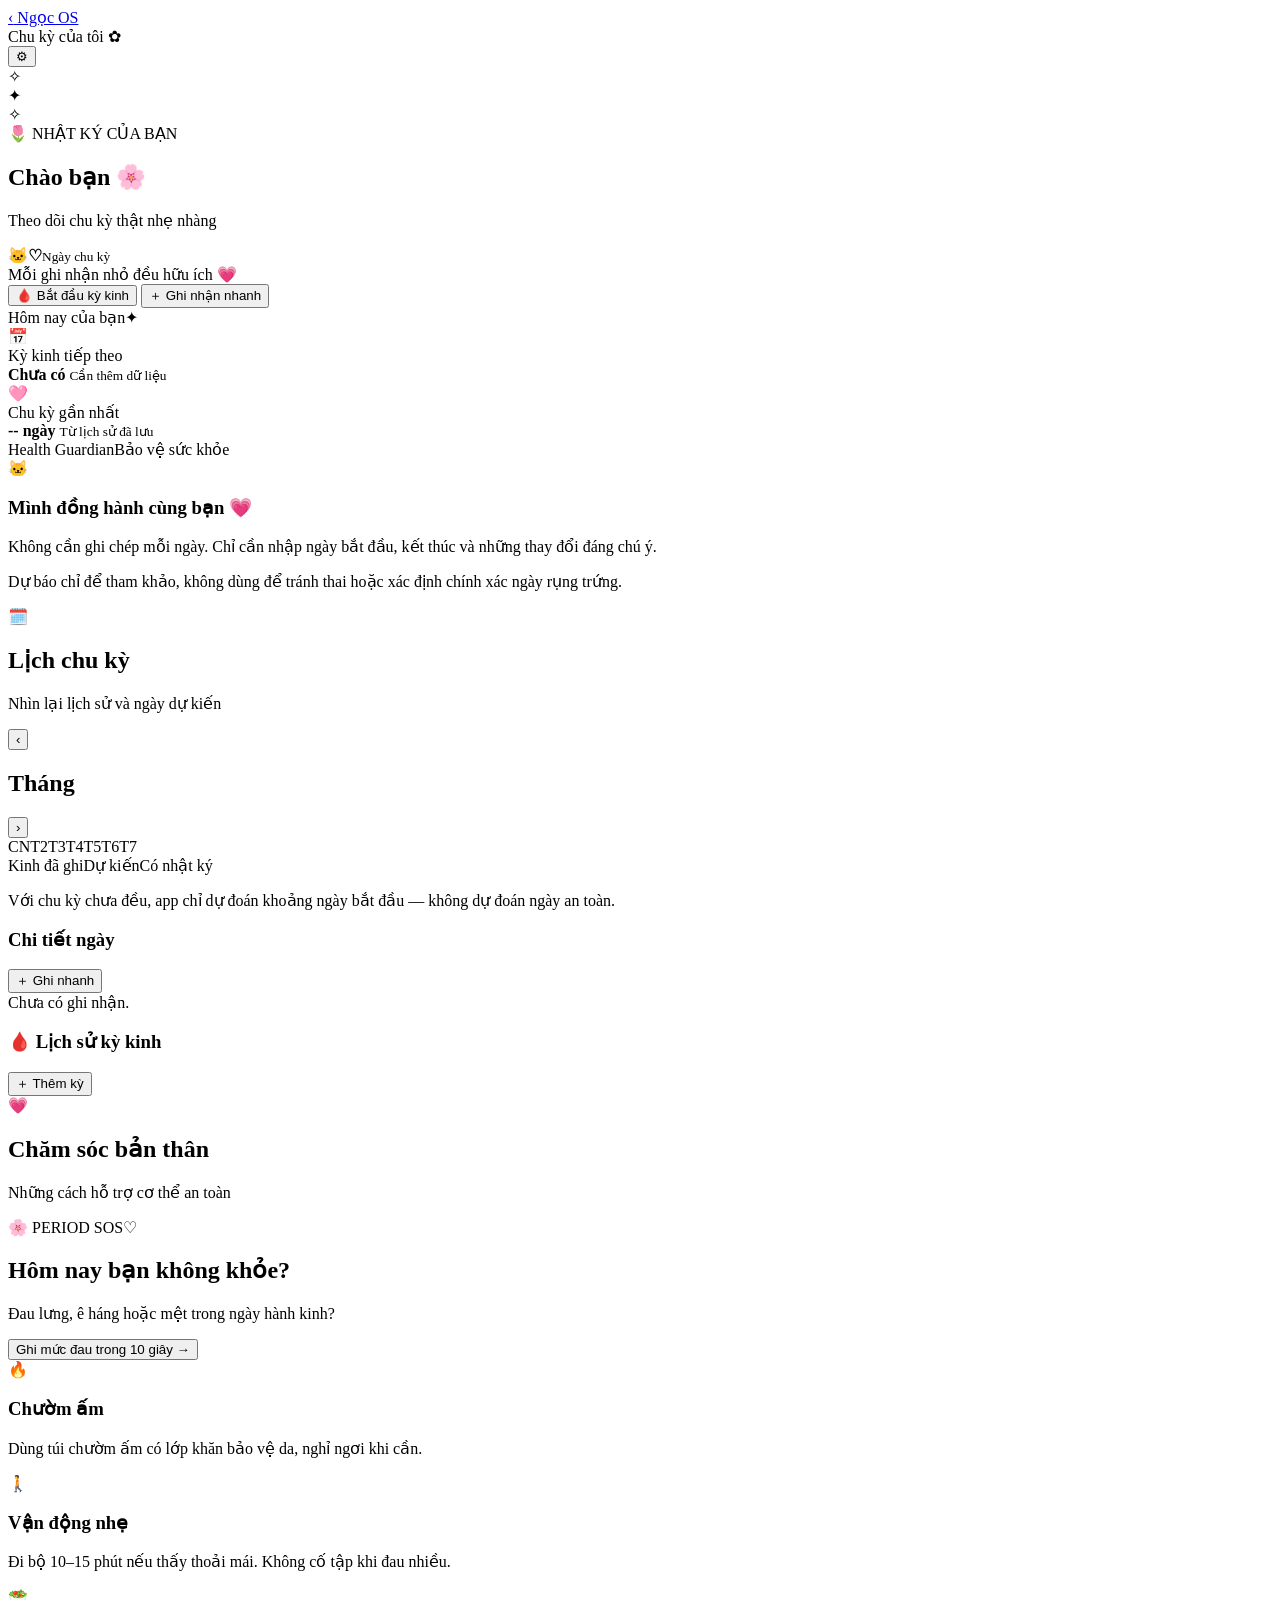
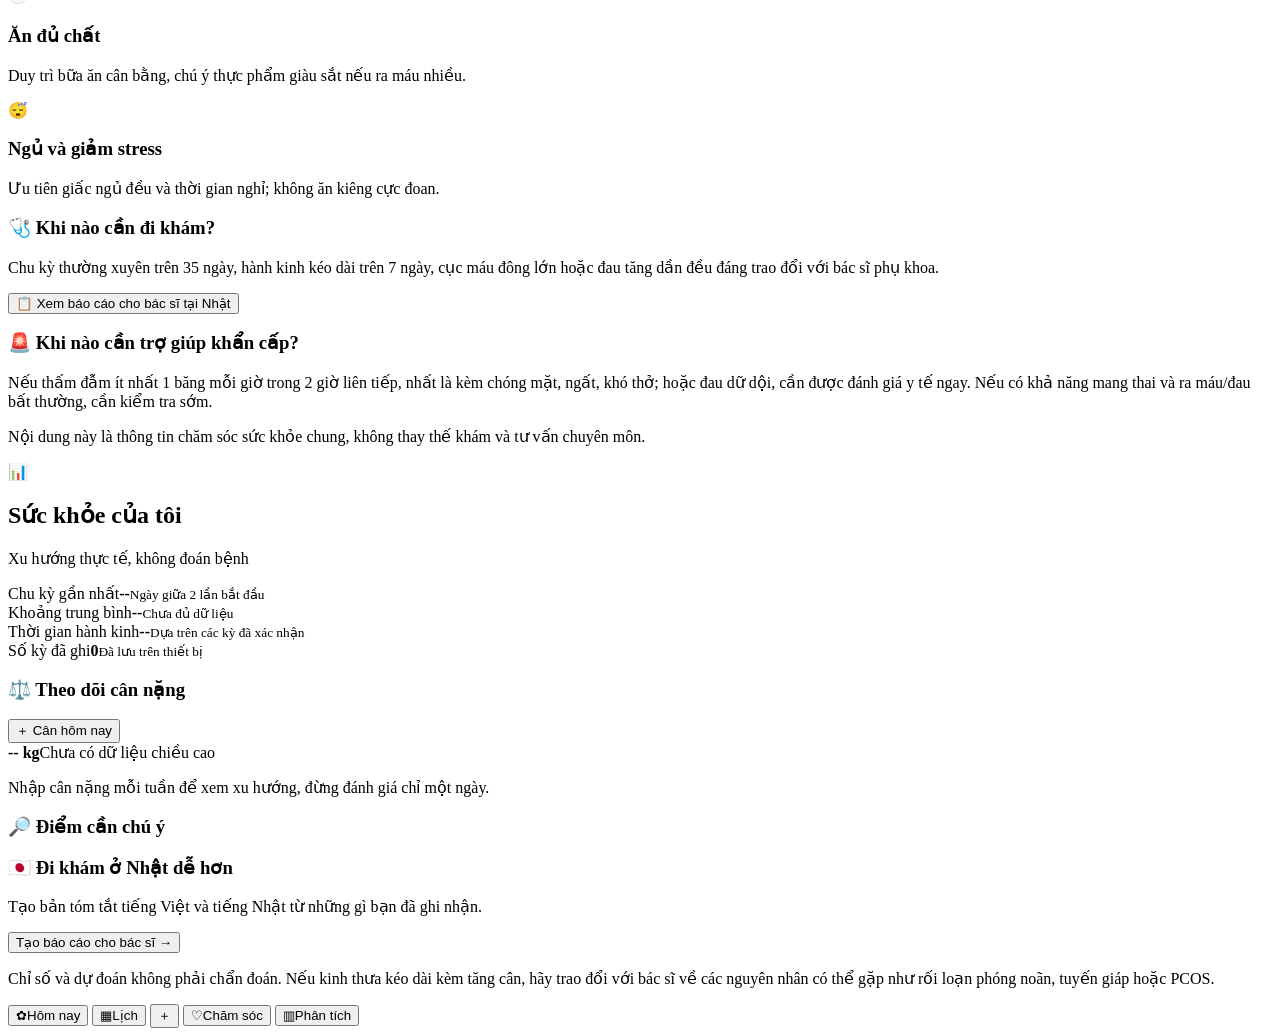
==== cycle/index.html @ 8e422a6b "Add Cycle Guardian app structure" ====
<!doctype html>
<html lang="vi">
<head>
  <meta charset="utf-8">
  <meta name="viewport" content="width=device-width,initial-scale=1,viewport-fit=cover">
  <meta name="theme-color" content="#ffe1ec">
  <meta name="description" content="Nhật ký chu kỳ riêng tư, ghi nhận nhanh và theo dõi sức khỏe.">
  <link rel="manifest" href="../manifest.webmanifest">
  <link rel="icon" href="../assets/app-icon.svg" type="image/svg+xml">
  <link rel="stylesheet" href="./style.css">
  <title>Chu kỳ của tôi · Ngọc OS</title>
  <script src="./app.js" defer></script>
</head>
<body>
<div class="app-shell">
  <header class="app-header">
    <a class="back-link" href="../" aria-label="Quay về Ngọc OS"><span aria-hidden="true">‹</span> Ngọc OS</a>
    <div class="app-brand">Chu kỳ của tôi <span aria-hidden="true">✿</span></div>
    <button id="settingsBtn" class="icon-button" type="button" aria-label="Cài đặt, sao lưu và nhập dữ liệu">⚙</button>
  </header>

  <main class="main-content">
    <section class="tab active" id="tab-today" aria-label="Hôm nay">
      <div class="hero">
        <div class="sparkle sparkle-one">✧</div><div class="sparkle sparkle-two">✦</div><div class="sparkle sparkle-three">✧</div>
        <div class="hero-eyebrow">🌷 NHẬT KÝ CỦA BẠN</div>
        <h1 id="todayTitle">Chào bạn 🌸</h1>
        <p class="hero-subtitle" id="todaySubtitle">Theo dõi chu kỳ thật nhẹ nhàng</p>
        <div class="cycle-orbit" aria-hidden="true">
          <div class="orbit-inner"><span id="orbitEmoji">🐱</span><strong id="orbitDay">♡</strong><small id="orbitLabel">Ngày chu kỳ</small></div>
        </div>
        <div class="hero-bottom" id="heroBottom">Mỗi ghi nhận nhỏ đều hữu ích 💗</div>
      </div>

      <div class="section-pad">
        <div class="quick-actions">
          <button id="startPeriodBtn" type="button" class="btn primary">🩸 Bắt đầu kỳ kinh</button>
          <button id="endPeriodBtn" type="button" class="btn primary" hidden>✓ Xác nhận hết kinh</button>
          <button id="quickLogBtn" type="button" class="btn soft">＋ Ghi nhận nhanh</button>
        </div>
        <div id="setupNudge" class="setup-nudge card" hidden>
          <span class="nudge-emoji">🌼</span>
          <div><h3>Thiết lập trong 15 giây</h3><p>Nhập ngày bắt đầu kỳ kinh gần nhất để bắt đầu theo dõi.</p></div>
          <button id="setupBtn" class="link-button" type="button">Bắt đầu →</button>
        </div>

        <div class="eyebrow-heading"><span>Hôm nay của bạn</span><span class="tiny-star">✦</span></div>
        <div class="stat-grid">
          <article class="stat-card lilac">
            <span class="stat-icon">📅</span><div class="stat-kicker">Kỳ kinh tiếp theo</div>
            <strong id="nextPeriodDate">Chưa có</strong>
            <small id="nextPeriodHint">Cần thêm dữ liệu</small>
          </article>
          <article class="stat-card butter">
            <span class="stat-icon">🩷</span><div class="stat-kicker">Chu kỳ gần nhất</div>
            <strong id="lastCycleLength">-- ngày</strong>
            <small id="avgCycleHint">Từ lịch sử đã lưu</small>
          </article>
        </div>

        <div class="eyebrow-heading"><span>Health Guardian</span><span class="tag">Bảo vệ sức khỏe</span></div>
        <div id="todayAlert" class="guardian-card" role="status" aria-live="polite"></div>

        <div class="card mindful-card">
          <div class="cat-bubble" aria-hidden="true">🐱</div>
          <div><h3 id="coachTitle">Mình đồng hành cùng bạn 💗</h3>
          <p id="coachText">Không cần ghi chép mỗi ngày. Chỉ cần nhập ngày bắt đầu, kết thúc và những thay đổi đáng chú ý.</p></div>
        </div>
        <p class="disclaimer">Dự báo chỉ để tham khảo, không dùng để tránh thai hoặc xác định chính xác ngày rụng trứng.</p>
      </div>
    </section>

    <section class="tab" id="tab-calendar" aria-label="Lịch chu kỳ">
      <div class="page-heading"><span class="page-icon">🗓️</span><div><h1>Lịch chu kỳ</h1><p>Nhìn lại lịch sử và ngày dự kiến</p></div></div>
      <div class="card calendar-card">
        <div class="month-nav"><button id="prevMonth" class="round-arrow" type="button" aria-label="Tháng trước">‹</button>
          <h2 id="monthLabel">Tháng</h2><button id="nextMonth" class="round-arrow" type="button" aria-label="Tháng sau">›</button></div>
        <div class="weekdays" aria-hidden="true"><span>CN</span><span>T2</span><span>T3</span><span>T4</span><span>T5</span><span>T6</span><span>T7</span></div>
        <div class="calendar-grid" id="calendarGrid" aria-label="Các ngày trong tháng"></div>
        <div class="legend"><span><i class="legend-dot confirmed"></i>Kinh đã ghi</span><span><i class="legend-dot expected"></i>Dự kiến</span><span><i class="legend-dot noted"></i>Có nhật ký</span></div>
        <p class="forecast-caption">Với chu kỳ chưa đều, app chỉ dự đoán khoảng ngày bắt đầu — không dự đoán ngày an toàn.</p>
      </div>
      <div class="card selected-day"><div class="card-title"><h3 id="selectedDayLabel">Chi tiết ngày</h3><button id="addDayLogBtn" class="text-action" type="button">＋ Ghi nhanh</button></div>
        <div id="selectedDayContent" class="detail-text">Chưa có ghi nhận.</div>
      </div>
      <div class="card">
        <div class="card-title"><h3>🩸 Lịch sử kỳ kinh</h3><button id="addPeriodBtn" class="text-action" type="button">＋ Thêm kỳ</button></div>
        <div id="periodHistory" class="history-list"></div>
      </div>
    </section>

    <section class="tab" id="tab-care" aria-label="Chăm sóc sức khỏe">
      <div class="page-heading"><span class="page-icon">💗</span><div><h1>Chăm sóc bản thân</h1><p>Những cách hỗ trợ cơ thể an toàn</p></div></div>
      <article class="sos-card">
        <div class="sos-top"><span>🌸 PERIOD SOS</span><span class="sos-heart">♡</span></div>
        <h2>Hôm nay bạn không khỏe?</h2><p>Đau lưng, ê háng hoặc mệt trong ngày hành kinh?</p>
        <button id="sosLogBtn" type="button" class="btn white">Ghi mức đau trong 10 giây →</button>
      </article>
      <div class="care-grid">
        <article class="care-card"><span class="care-emoji">🔥</span><h3>Chườm ấm</h3><p>Dùng túi chườm ấm có lớp khăn bảo vệ da, nghỉ ngơi khi cần.</p></article>
        <article class="care-card"><span class="care-emoji">🚶</span><h3>Vận động nhẹ</h3><p>Đi bộ 10–15 phút nếu thấy thoải mái. Không cố tập khi đau nhiều.</p></article>
        <article class="care-card"><span class="care-emoji">🥗</span><h3>Ăn đủ chất</h3><p>Duy trì bữa ăn cân bằng, chú ý thực phẩm giàu sắt nếu ra máu nhiều.</p></article>
        <article class="care-card"><span class="care-emoji">😴</span><h3>Ngủ và giảm stress</h3><p>Ưu tiên giấc ngủ đều và thời gian nghỉ; không ăn kiêng cực đoan.</p></article>
      </div>
      <div class="card advice-card">
        <h3>🩺 Khi nào cần đi khám?</h3>
        <p>Chu kỳ thường xuyên trên 35 ngày, hành kinh kéo dài trên 7 ngày, cục máu đông lớn hoặc đau tăng dần đều đáng trao đổi với bác sĩ phụ khoa.</p>
        <button id="careReportBtn" class="btn outline full" type="button">📋 Xem báo cáo cho bác sĩ tại Nhật</button>
      </div>
      <div class="emergency-card"><h3>🚨 Khi nào cần trợ giúp khẩn cấp?</h3>
        <p>Nếu thấm đẫm ít nhất 1 băng mỗi giờ trong 2 giờ liên tiếp, nhất là kèm chóng mặt, ngất, khó thở; hoặc đau dữ dội, cần được đánh giá y tế ngay. Nếu có khả năng mang thai và ra máu/đau bất thường, cần kiểm tra sớm.</p>
      </div>
      <p class="disclaimer">Nội dung này là thông tin chăm sóc sức khỏe chung, không thay thế khám và tư vấn chuyên môn.</p>
    </section>

    <section class="tab" id="tab-analysis" aria-label="Phân tích chu kỳ và cân nặng">
      <div class="page-heading"><span class="page-icon">📊</span><div><h1>Sức khỏe của tôi</h1><p>Xu hướng thực tế, không đoán bệnh</p></div></div>
      <div class="analysis-stats">
        <div class="analysis-stat pink"><span>Chu kỳ gần nhất</span><strong id="anLastCycle">--</strong><small>Ngày giữa 2 lần bắt đầu</small></div>
        <div class="analysis-stat lilac"><span>Khoảng trung bình</span><strong id="anAvgCycle">--</strong><small id="anAverageSource">Chưa đủ dữ liệu</small></div>
        <div class="analysis-stat cream"><span>Thời gian hành kinh</span><strong id="anPeriodDays">--</strong><small>Dựa trên các kỳ đã xác nhận</small></div>
        <div class="analysis-stat green"><span>Số kỳ đã ghi</span><strong id="anHistoryCount">0</strong><small>Đã lưu trên thiết bị</small></div>
      </div>
      <div class="card analytics-card">
        <div class="card-title"><h3>⚖️ Theo dõi cân nặng</h3><button id="addWeightBtn" type="button" class="text-action">＋ Cân hôm nay</button></div>
        <div class="weight-current"><strong id="weightLatest">-- kg</strong><span id="bmiLabel">Chưa có dữ liệu chiều cao</span></div>
        <div id="weightGraph" class="weight-graph"></div>
        <p id="weightContext" class="detail-text">Nhập cân nặng mỗi tuần để xem xu hướng, đừng đánh giá chỉ một ngày.</p>
      </div>
      <div class="card analytics-card">
        <div class="card-title"><h3>🔎 Điểm cần chú ý</h3></div>
        <div id="analysisAlerts"></div>
      </div>
      <div class="card analytics-card">
        <h3>🇯🇵 Đi khám ở Nhật dễ hơn</h3><p class="detail-text">Tạo bản tóm tắt tiếng Việt và tiếng Nhật từ những gì bạn đã ghi nhận.</p>
        <button id="analysisReportBtn" class="btn primary full" type="button">Tạo báo cáo cho bác sĩ →</button>
      </div>
      <p class="disclaimer">Chỉ số và dự đoán không phải chẩn đoán. Nếu kinh thưa kéo dài kèm tăng cân, hãy trao đổi với bác sĩ về các nguyên nhân có thể gặp như rối loạn phóng noãn, tuyến giáp hoặc PCOS.</p>
    </section>
  </main>

  <nav class="bottom-nav" aria-label="Điều hướng chu kỳ">
    <button type="button" class="nav-item active" data-tab="today"><span class="nav-icon">✿</span><span>Hôm nay</span></button>
    <button type="button" class="nav-item" data-tab="calendar"><span class="nav-icon">▦</span><span>Lịch</span></button>
    <button type="button" class="nav-add" id="navLogBtn" aria-label="Ghi nhận nhanh">＋</button>
    <button type="button" class="nav-item" data-tab="care"><span class="nav-icon">♡</span><span>Chăm sóc</span></button>
    <button type="button" class="nav-item" data-tab="analysis"><span class="nav-icon">▥</span><span>Phân tích</span></button>
  </nav>
</div>
<div id="sheetBackdrop" class="sheet-backdrop" hidden>
  <div id="sheet" class="sheet" role="dialog" aria-modal="true" aria-labelledby="sheetTitle">
    <div class="sheet-handle" aria-hidden="true"></div>
    <div class="sheet-heading"><h2 id="sheetTitle"></h2><button id="closeSheetBtn" type="button" class="sheet-close" aria-label="Đóng">×</button></div>
    <div id="sheetBody" class="sheet-body"></div>
  </div>
</div>
<div id="toast" class="toast" role="status" aria-live="polite"></div>
<div id="printReport" class="print-report" aria-hidden="true"></div>
</body>
</html>
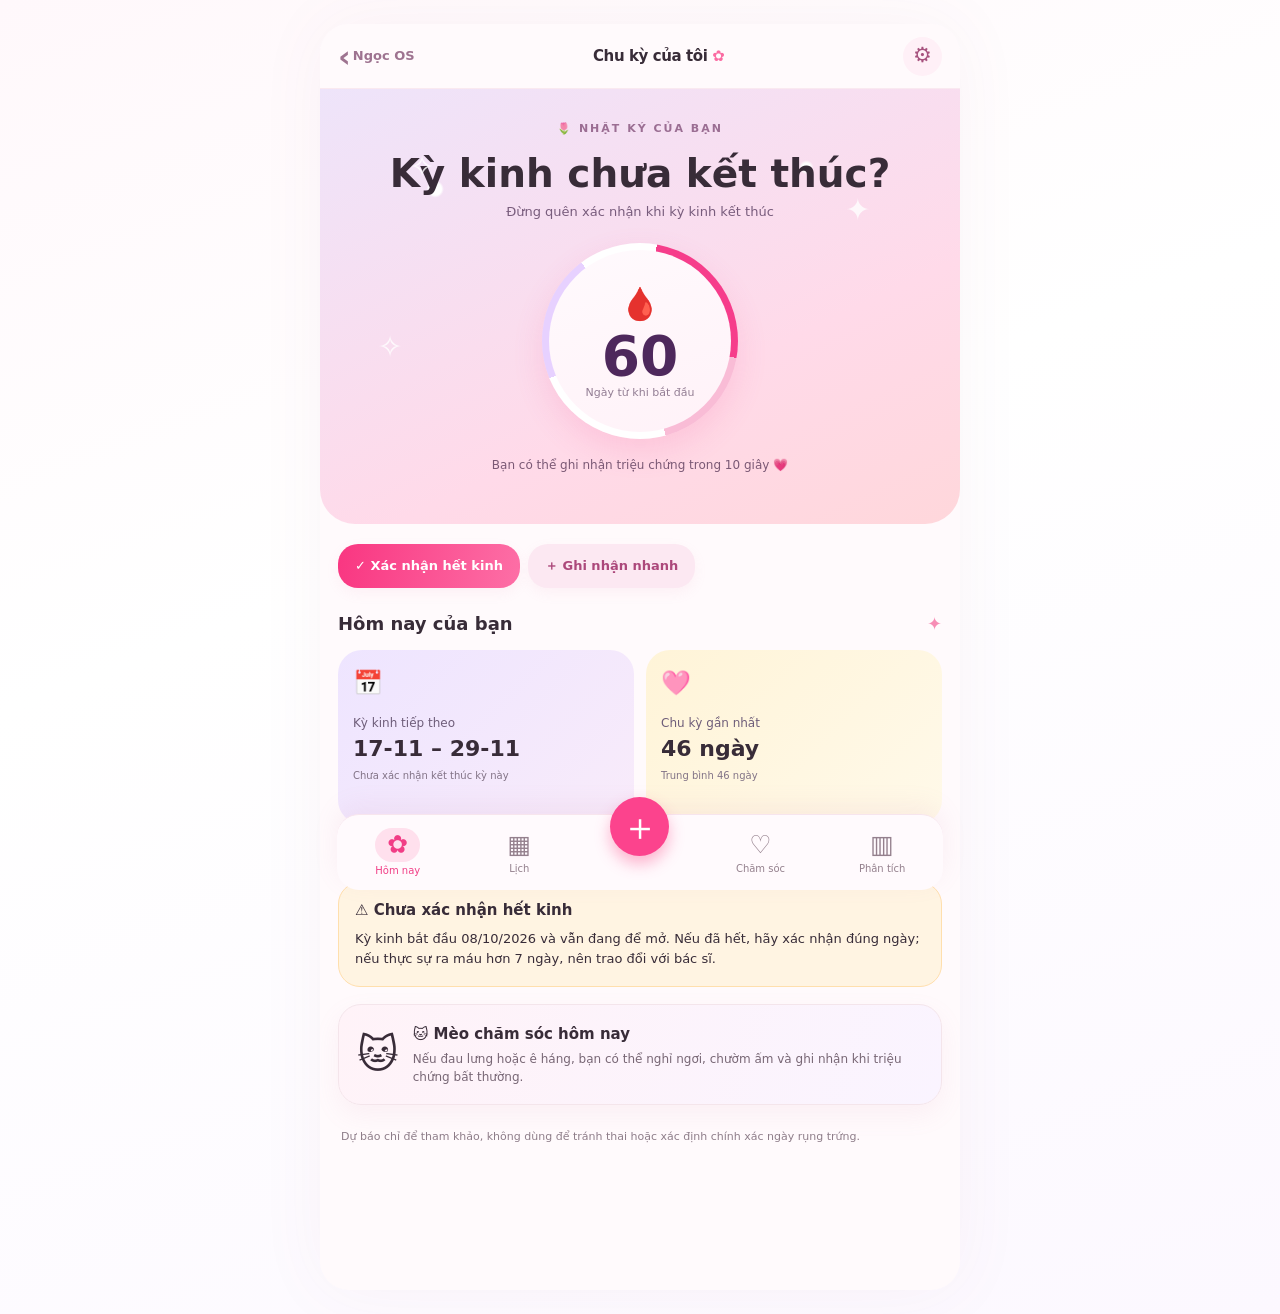
==== commit 17fe95b3: "Distinguish confirmed menstruation from ongoing unconfirmed days" ====
--- a/cycle/index.html
+++ b/cycle/index.html
@@ -77,7 +77,7 @@
           <h2 id="monthLabel">Tháng</h2><button id="nextMonth" class="round-arrow" type="button" aria-label="Tháng sau">›</button></div>
         <div class="weekdays" aria-hidden="true"><span>CN</span><span>T2</span><span>T3</span><span>T4</span><span>T5</span><span>T6</span><span>T7</span></div>
         <div class="calendar-grid" id="calendarGrid" aria-label="Các ngày trong tháng"></div>
-        <div class="legend"><span><i class="legend-dot confirmed"></i>Kinh đã ghi</span><span><i class="legend-dot expected"></i>Dự kiến</span><span><i class="legend-dot noted"></i>Có nhật ký</span></div>
+        <div class="legend"><span><i class="legend-dot confirmed"></i>Kinh đã ghi</span><span><i class="legend-dot ongoing"></i>Chưa xác nhận</span><span><i class="legend-dot expected"></i>Dự kiến</span><span><i class="legend-dot noted"></i>Có nhật ký</span></div>
         <p class="forecast-caption">Với chu kỳ chưa đều, app chỉ dự đoán khoảng ngày bắt đầu — không dự đoán ngày an toàn.</p>
       </div>
       <div class="card selected-day"><div class="card-title"><h3 id="selectedDayLabel">Chi tiết ngày</h3><button id="addDayLogBtn" class="text-action" type="button">＋ Ghi nhanh</button></div>
--- a/cycle/style.css
+++ b/cycle/style.css
@@ -0,0 +1 @@
+:root{--ink:#382c38;--muted:#857582;--pink:#fa3d89;--pale:#fff1f6;--line:#f4e5eb;--shadow:0 10px 26px #d886aa17}*{box-sizing:border-box}body{margin:0;color:var(--ink);background:linear-gradient(160deg,#fff8fb 0%,#fff 40%,#fcf8ff 100%);font:15px/1.5 system-ui,-apple-system,"Segoe UI",sans-serif}button,input,select,textarea{font:inherit}button{cursor:pointer}button:focus-visible,input:focus-visible,select:focus-visible,textarea:focus-visible{outline:3px solid #b671ff;outline-offset:2px}button[hidden],[hidden]{display:none!important}.app-shell{max-width:640px;min-height:100dvh;margin:0 auto;background:#fffafc;box-shadow:0 0 70px #a44a7f0d}.app-header{height:65px;padding:0 18px;display:flex;align-items:center;justify-content:space-between;gap:9px;position:sticky;top:0;background:#fffafcf5;backdrop-filter:blur(14px);z-index:5;border-bottom:1px solid #fae9f0}.back-link{font-size:13px;text-decoration:none;color:#9e7390;display:flex;align-items:center;gap:2px;font-weight:650}.back-link span{font-size:31px;line-height:1}.app-brand{font-weight:800;letter-spacing:-.4px}.app-brand span{color:#fb6ba2}.icon-button{border:0;background:#fff0f7;border-radius:50%;width:39px;height:39px;font-size:21px;color:#a7527e}.main-content{padding-bottom:108px}.tab{display:none;animation:fade .22s ease}.tab.active{display:block}@keyframes fade{from{opacity:.35;transform:translateY(6px)}to{opacity:1;transform:translateY(0)}}.hero{height:435px;background:radial-gradient(circle at 18% 23%,#fff 0 1%,transparent 1.4%),radial-gradient(circle at 76% 18%,#fff 0 .7%,transparent 1.2%),linear-gradient(155deg,#eee4fa,#ffdae9 64%,#ffd7db);position:relative;text-align:center;padding:32px 15px 22px;overflow:hidden;border-radius:0 0 35px 35px}.sparkle{position:absolute;color:white;font-size:30px;opacity:.8}.sparkle-one{left:14%;top:55px}.sparkle-two{right:14%;top:98px}.sparkle-three{left:9%;top:235px}.hero-eyebrow{font-size:11px;letter-spacing:2px;font-weight:800;color:#9b6e93}.hero h1{font-size:clamp(28px,7vw,39px);margin:13px 0 5px;line-height:1.2;font-weight:750}.hero-subtitle{margin:0;color:#785c7c;font-size:13px}.cycle-orbit{width:196px;height:196px;margin:21px auto 0;border-radius:50%;background:conic-gradient(from 10deg,#f63d8b 0 25%,#f9bcd6 25% 43%,#fff 43% 66%,#e7d1ff 66% 87%,#fff 87%);padding:7px;box-shadow:0 12px 30px #f3599829}.orbit-inner{background:linear-gradient(160deg,#fffafd,#fff2f8);height:100%;border-radius:50%;display:flex;align-items:center;justify-content:center;flex-direction:column}.orbit-inner span{font-size:32px}.orbit-inner strong{font-size:55px;line-height:1.04;color:#4e285c}.orbit-inner small{font-size:11px;color:#937e94}.hero-bottom{margin-top:17px;font-size:12px;color:#7b5975}.section-pad{padding:20px 18px}.quick-actions{display:flex;gap:8px;flex-wrap:wrap;margin:0 0 22px}.btn{border:0;border-radius:20px;padding:12px 17px;font-weight:800;font-size:13px;min-height:44px;box-shadow:0 5px 13px #ec8baf17}.btn.primary{background:linear-gradient(100deg,#f93681,#fd6fa6);color:white}.btn.soft{background:#fce8f2;color:#ac487b}.btn.white{color:#af2865;background:white}.btn.outline{color:#a64277;background:#fff;border:1px solid #f7b7cf}.btn.full{width:100%;margin-top:10px}.card{background:white;border:1px solid var(--line);border-radius:23px;padding:18px;box-shadow:var(--shadow);margin-bottom:17px}.setup-nudge{display:flex;align-items:center;gap:10px}.nudge-emoji{font-size:26px}.setup-nudge h3,.setup-nudge p{margin:0}.setup-nudge h3{font-size:14px}.setup-nudge p{font-size:12px;color:var(--muted)}.link-button,.text-action{border:0;background:transparent;color:#db4484;font-weight:800;font-size:12px;white-space:nowrap}.eyebrow-heading{display:flex;align-items:center;justify-content:space-between;margin:18px 0 13px;font-size:18px;font-weight:800}.tiny-star{color:#f78db5}.tag{background:#fdeaf2;color:#b04f7f;padding:5px 9px;border-radius:15px;font-size:10px}.stat-grid{display:grid;grid-template-columns:1fr 1fr;gap:12px}.stat-card{min-height:174px;border-radius:24px;padding:15px;display:flex;flex-direction:column}.stat-card.lilac{background:linear-gradient(135deg,#eee5ff,#f8ebfa)}.stat-card.butter{background:linear-gradient(135deg,#fff4d8,#fff9e9)}.stat-icon{font-size:24px}.stat-kicker{font-size:12px;color:#6e5d79;margin-top:13px}.stat-card strong{font-size:22px;line-height:1.2;margin-top:4px}.stat-card small{font-size:10px;color:#827386;margin-top:6px}.guardian-card{border-radius:22px;padding:16px;background:#fff2e8;border:1px solid #ffe0bc}.guardian-card h3{font-size:15px;margin:0 0 7px}.guardian-card p{font-size:13px;margin:0;line-height:1.6}.guardian-card.ok{background:#eaf8ed;border-color:#ccebd3}.guardian-card.notice{background:#fff4e2;border-color:#ffdfad}.guardian-card.urgent{background:#fff0f1;border-color:#ffc6cf}.mindful-card{margin-top:17px;display:flex;gap:14px;align-items:center;background:linear-gradient(110deg,#fff3f8,#faf4ff)}.cat-bubble{font-size:40px}.mindful-card h3{margin:0 0 4px;font-size:15px}.mindful-card p{margin:0;color:#786775;font-size:12px}.disclaimer{font-size:11px;color:#8e7d89;line-height:1.55;padding:6px 3px}.page-heading{display:flex;align-items:center;gap:14px;padding:24px 19px 21px}.page-heading h1{font-size:25px;margin:0}.page-heading p{font-size:12px;color:var(--muted);margin:0}.page-icon{width:53px;height:53px;background:#ffecf5;border-radius:19px;display:grid;place-items:center;font-size:27px}.calendar-card,.selected-day,.analytics-card,#tab-calendar>.card{margin-left:15px;margin-right:15px}.month-nav{display:flex;align-items:center;justify-content:space-between;margin-bottom:16px}.month-nav h2{font-size:18px;margin:0}.round-arrow{border:0;background:#fbe9f2;color:#b24c7b;width:35px;height:35px;border-radius:50%;font-size:27px;line-height:1}.weekdays,.calendar-grid{display:grid;grid-template-columns:repeat(7,minmax(0,1fr));gap:4px}.weekdays{color:#a78ca0;font-size:11px;text-align:center;margin-bottom:12px}.calendar-day{width:100%;min-height:49px;position:relative;border:0;border-radius:11px;background:transparent;font-size:14px;color:#443244}.calendar-day:disabled{opacity:.3}.calendar-day.confirmed{background:#fa8eaf;color:#5a1534}.calendar-day.expected{background:#ffe1ed;color:#ba4180}.calendar-day.today{box-shadow:inset 0 0 0 2px #fb4385}.calendar-day.selected{outline:2px solid #943eab;outline-offset:-2px}.calendar-day i{display:block;margin:1px auto 0;width:4px;height:4px;background:#8f48c4;border-radius:50%}.legend{margin:18px 0 0;display:flex;gap:12px;flex-wrap:wrap;font-size:10px;color:#786e7b}.legend span{display:flex;align-items:center;gap:5px}.legend-dot{width:9px;height:9px;border-radius:50%;display:inline-block}.legend-dot.confirmed{background:#fa8eaf}.legend-dot.expected{background:#ffe1ed;border:1px solid #ee9ebe}.legend-dot.noted{background:#914dc4}.forecast-caption{font-size:11px;color:#8c7283;line-height:1.5;margin:13px 0 0}.card-title{display:flex;align-items:center;justify-content:space-between;gap:10px}.card-title h3,.card>h3{margin:0;font-size:16px}.detail-text{font-size:12px;color:#816f7d;line-height:1.7;margin:10px 0 0}.history-list{margin-top:11px}.history-item{padding:11px 0;border-bottom:1px solid #f9edf3;display:flex;justify-content:space-between;gap:10px;align-items:center}.history-item:last-child{border:0}.history-item strong{font-size:13px}.history-item small{display:block;color:#958291;font-size:11px;margin-top:3px}.history-item button{border:0;background:#fceaf2;border-radius:12px;color:#a94b76;padding:7px 10px;font-size:11px}.sos-card{margin:0 16px 19px;background:linear-gradient(145deg,#fd81af,#fb4e91);border-radius:27px;padding:21px;color:white;box-shadow:0 13px 25px #f4689e32}.sos-top{display:flex;justify-content:space-between;font-size:11px;font-weight:800;letter-spacing:1.1px}.sos-heart{font-size:30px}.sos-card h2{margin:10px 0 8px;font-size:24px}.sos-card p{font-size:13px;margin:0 0 20px}.care-grid{margin:0 16px;display:grid;grid-template-columns:repeat(2,minmax(0,1fr));gap:13px}.care-card{background:white;border:1px solid var(--line);border-radius:21px;padding:18px 14px;min-height:190px}.care-emoji{font-size:29px}.care-card h3{font-size:15px;margin:11px 0 7px}.care-card p{font-size:12px;color:#846f7c;line-height:1.6;margin:0}.advice-card{margin:18px 16px}.advice-card p,.emergency-card p{color:#756776;font-size:12px;line-height:1.7}.emergency-card{margin:17px 16px;background:#fff3e8;border-radius:21px;border:1px solid #f7dfbd;padding:18px}.emergency-card h3{margin:0;font-size:15px;color:#8e542c}#tab-care>.disclaimer,#tab-analysis>.disclaimer{margin:0 18px}.analysis-stats{display:grid;grid-template-columns:repeat(2,minmax(0,1fr));gap:12px;margin:0 16px 18px}.analysis-stat{border-radius:20px;padding:16px;min-height:132px;display:flex;flex-direction:column}.analysis-stat.pink{background:#ffe1ed}.analysis-stat.lilac{background:#eee4fb}.analysis-stat.cream{background:#fff1ce}.analysis-stat.green{background:#e8f6ea}.analysis-stat span{font-size:11px}.analysis-stat strong{font-size:26px;margin:9px 0 2px}.analysis-stat small{font-size:10px;color:#867486}.weight-current{display:flex;align-items:baseline;gap:11px;flex-wrap:wrap;margin:15px 0}.weight-current strong{font-size:28px}.weight-current span{font-size:11px;color:#867486}.weight-graph{height:148px;border-radius:17px;background:#fff7fa;padding:12px;overflow:hidden}.weight-graph svg{display:block;width:100%;height:100%}.weight-graph .empty{font-size:12px;color:#a28d9d;text-align:center;padding-top:45px}.mini-alert{padding:13px 0;border-bottom:1px solid #f5e6eb;font-size:12px;line-height:1.6}.mini-alert:last-child{border:0}.bottom-nav{height:76px;padding-bottom:env(safe-area-inset-bottom,0px);background:#fffafd;box-shadow:0 -8px 25px #d085a81b;display:flex;align-items:center;justify-content:space-around;position:fixed;bottom:0;left:50%;transform:translateX(-50%);width:min(100%,640px);z-index:10;border-top:1px solid #f7e5ed}.nav-item{border:0;background:transparent;min-width:61px;color:#94808d;display:flex;flex-direction:column;align-items:center;gap:1px;font-size:10px}.nav-icon{font-size:25px;font-weight:600;line-height:1.2}.nav-item.active{color:#f13e86}.nav-item.active .nav-icon{background:#ffe0ed;padding:2px 12px;border-radius:17px}.nav-add{align-self:flex-start;position:relative;top:-18px;width:59px;height:59px;border-radius:50%;border:0;background:#fc438d;color:white;box-shadow:0 8px 15px #fa5b9470;font-size:38px;line-height:1}.sheet-backdrop{position:fixed;inset:0;background:#38213d70;z-index:30;display:flex;align-items:flex-end;justify-content:center}.sheet{background:#fffafb;border-radius:27px 27px 0 0;width:min(100%,640px);padding:13px 19px calc(23px + env(safe-area-inset-bottom,0px));max-height:90dvh;overflow:auto}.sheet-handle{width:43px;height:5px;background:#efd3e0;margin:0 auto 12px;border-radius:4px}.sheet-heading{display:flex;justify-content:space-between;align-items:center}.sheet-heading h2{font-size:20px;margin:7px 0 15px}.sheet-close{border:0;background:#fbeaf1;border-radius:50%;width:34px;height:34px;font-size:24px;color:#9f5881}.sheet-body label{display:block;font-weight:700;margin:14px 0 7px;font-size:12px}.sheet-body input,.sheet-body select,.sheet-body textarea{width:100%;padding:11px 13px;background:#fff;border:1px solid #eecedc;border-radius:12px;color:#473243;min-height:45px}.sheet-body textarea{min-height:70px}.sheet-body .row-two{display:grid;grid-template-columns:1fr 1fr;gap:10px}.sheet-body .help{font-size:11px;color:#867488;margin:7px 0}.sheet-body .danger{color:#ba365b}.sheet-body .button-row{display:flex;gap:10px;margin:19px 0 0;flex-wrap:wrap}.sheet-body .button-row .btn{flex:1}.sheet-body .backup-actions{display:flex;gap:8px;flex-wrap:wrap}.sheet-body .backup-actions>*{flex:1}.report-text{white-space:pre-wrap;font:12px/1.6 system-ui,sans-serif;background:#fff;border:1px solid #efdaeb;border-radius:13px;padding:14px;max-height:52vh;overflow:auto}.toast{position:fixed;bottom:94px;left:50%;transform:translateX(-50%) translateY(20px);background:#4b3345;color:white;border-radius:25px;padding:11px 19px;z-index:90;pointer-events:none;opacity:0;transition:.2s;max-width:90vw;font-size:12px;text-align:center}.toast.show{opacity:1;transform:translateX(-50%) translateY(0)}.print-report{display:none}@media(min-width:740px){body{padding:24px 0}.app-shell{border-radius:29px;overflow:clip;min-height:calc(100dvh - 48px)}.bottom-nav{bottom:10px;border-radius:22px;width:606px}}@media(max-width:370px){.bottom-nav .nav-item{min-width:49px;font-size:9px}.nav-add{width:53px;height:53px}.hero{height:420px}.stat-card strong{font-size:18px}}@media print{body,.app-shell{background:white!important;box-shadow:none!important}.app-shell,.sheet-backdrop,.toast{display:none!important}.print-report{display:block;white-space:pre-wrap;font:13px/1.6 Arial,sans-serif;margin:20px}}
